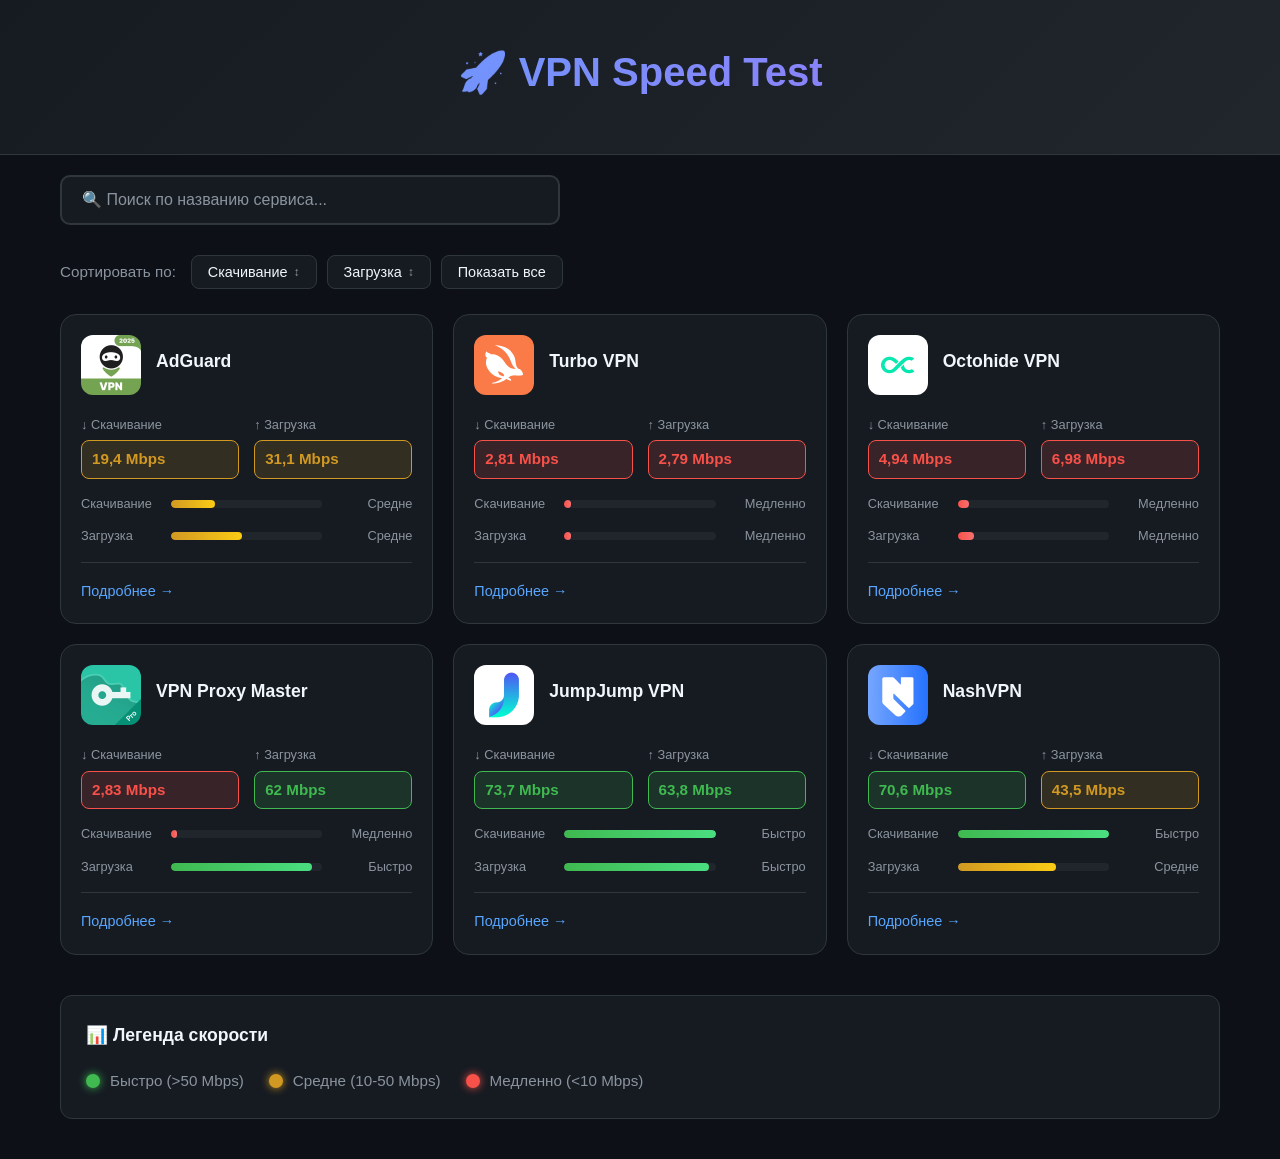
==== index.html @ ad1b0eb7 "1.0" ====
<!DOCTYPE html>
<html lang="ru">
<head>
    <meta charset="UTF-8">
    <meta name="viewport" content="width=device-width, initial-scale=1.0">
    <title>Сравнение VPN сервисов - Результаты тестирования</title>
    <meta name="description" content="Сравнение скорости VPN сервисов: скачивание и загрузка данных">
    <link rel="stylesheet" href="styles.css">
</head>
<body>
    <header class="header">
        <div class="container">
            <h1>🚀 VPN Speed Test</h1>
        </div>
    </header>

    <main class="main">
        <div class="container">
            <div class="search-container">
                <input 
                    type="text" 
                    id="search" 
                    placeholder="🔍 Поиск по названию сервиса..."
                    autocomplete="off"
                >
            </div>

            <div class="sort-container">
                <span class="sort-label">Сортировать по:</span>
                <div class="sort-buttons">
                    <button data-sort="download" class="sort-btn sortable">
                        <span class="th-content">
                            Скачивание
                            <span class="sort-icon">↕</span>
                        </span>
                    </button>
                    <button data-sort="upload" class="sort-btn sortable">
                        <span class="th-content">
                            Загрузка
                            <span class="sort-icon">↕</span>
                        </span>
                    </button>
                    <button id="show-all-btn" class="sort-btn">
                        <span class="th-content">
                            Показать все
                        </span>
                    </button>
                </div>
            </div>

            <div class="cards-container" id="cards-container">
                <!-- Карточки загрузятся через JavaScript -->
            </div>

            <div class="legend">
                <h3>📊 Легенда скорости</h3>
                <div class="legend-items">
                    <div class="legend-item">
                        <span class="speed-dot high"></span>
                        <span>Быстро (>50 Mbps)</span>
                    </div>
                    <div class="legend-item">
                        <span class="speed-dot medium"></span>
                        <span>Средне (10-50 Mbps)</span>
                    </div>
                    <div class="legend-item">
                        <span class="speed-dot low"></span>
                        <span>Медленно (<10 Mbps)</span>
                    </div>
                </div>
            </div>
        </div>
    </main>

    <script src="script.js"></script>
</body>
</html>
---- styles.css ----
/* ================================
   CSS Variables & Reset
   ================================ */
:root {
    --bg-primary: #0d1117;
    --bg-secondary: #161b22;
    --bg-tertiary: #21262d;
    --border-color: #30363d;
    --text-primary: #f0f6fc;
    --text-secondary: #8b949e;
    --accent-color: #58a6ff;
    --accent-hover: #79c0ff;
    
    /* Speed indicator colors */
    --speed-high: #3fb950;
    --speed-high-bg: rgba(63, 185, 80, 0.15);
    --speed-medium: #d29922;
    --speed-medium-bg: rgba(210, 153, 34, 0.15);
    --speed-low: #f85149;
    --speed-low-bg: rgba(248, 81, 73, 0.15);
    
    /* Button colors */
    --btn-primary: #238636;
    --btn-hover: #2ea043;
    
    /* Shadows */
    --shadow-sm: 0 1px 2px rgba(0, 0, 0, 0.2);
    --shadow-md: 0 4px 6px rgba(0, 0, 0, 0.3);
    --shadow-lg: 0 10px 20px rgba(0, 0, 0, 0.4);
    
    /* Transitions */
    --transition-fast: 0.15s ease;
    --transition-normal: 0.25s ease;
}

* {
    margin: 0;
    padding: 0;
    box-sizing: border-box;
}

body {
    font-family: -apple-system, BlinkMacSystemFont, 'Segoe UI', Roboto, Oxygen, Ubuntu, sans-serif;
    background-color: var(--bg-primary);
    color: var(--text-primary);
    line-height: 1.6;
    min-height: 100vh;
}

.container {
    max-width: 1200px;
    margin: 0 auto;
    padding: 0 20px;
}

/* ================================
   Header
   ================================ */
.header {
    background: linear-gradient(135deg, var(--bg-secondary) 0%, var(--bg-tertiary) 100%);
    padding: 40px 0;
    text-align: center;
    border-bottom: 1px solid var(--border-color);
}

.header h1 {
    font-size: 2.5rem;
    font-weight: 700;
    margin-bottom: 10px;
    background: linear-gradient(135deg, var(--accent-color) 0%, #a371f7 100%);
    -webkit-background-clip: text;
    -webkit-text-fill-color: transparent;
    background-clip: text;
}

.header p {
    color: var(--text-secondary);
    font-size: 1.1rem;
}

/* ================================
   Search Container
   ================================ */
.search-container {
    margin: 20px 0 30px;
}

.search-container input {
    width: 100%;
    max-width: 500px;
    padding: 14px 20px;
    font-size: 1rem;
    background: var(--bg-secondary);
    border: 2px solid var(--border-color);
    border-radius: 10px;
    color: var(--text-primary);
    outline: none;
    transition: border-color var(--transition-fast), box-shadow var(--transition-fast);
}

.search-container input::placeholder {
    color: var(--text-secondary);
}

.search-container input:focus {
    border-color: var(--accent-color);
    box-shadow: 0 0 0 3px rgba(88, 166, 255, 0.15);
}

/* ================================
   Sort Container
   ================================ */
.sort-container {
    display: flex;
    align-items: center;
    gap: 15px;
    margin-bottom: 25px;
    flex-wrap: wrap;
}

.sort-label {
    color: var(--text-secondary);
    font-size: 0.95rem;
}

.sort-buttons {
    display: flex;
    gap: 10px;
}

.sort-btn {
    padding: 8px 16px;
    background: var(--bg-secondary);
    border: 1px solid var(--border-color);
    border-radius: 8px;
    color: var(--text-primary);
    cursor: pointer;
    transition: all var(--transition-fast);
    font-size: 0.9rem;
}

.sort-btn:hover {
    background: var(--bg-tertiary);
    border-color: var(--accent-color);
}

.sort-btn.sorted {
    background: var(--bg-tertiary);
    border-color: var(--accent-color);
    color: var(--accent-color);
}

.th-content {
    display: flex;
    align-items: center;
    gap: 6px;
}

.sort-icon {
    font-size: 0.75rem;
    color: var(--text-secondary);
}

/* ================================
   Cards Container
   ================================ */
.cards-container {
    display: grid;
    grid-template-columns: repeat(auto-fill, minmax(320px, 1fr));
    gap: 20px;
    margin: 20px 0 40px;
}

/* ================================
   VPN Card
   ================================ */
.vpn-card {
    background: var(--bg-secondary);
    border: 1px solid var(--border-color);
    border-radius: 16px;
    padding: 20px;
    transition: transform var(--transition-normal), box-shadow var(--transition-normal);
    animation: fadeInUp 0.4s ease forwards;
    opacity: 0;
}

.vpn-card:hover {
    transform: translateY(-5px);
    box-shadow: var(--shadow-lg);
    border-color: var(--accent-color);
}

@keyframes fadeInUp {
    from {
        opacity: 0;
        transform: translateY(20px);
    }
    to {
        opacity: 1;
        transform: translateY(0);
    }
}

.card-header {
    display: flex;
    align-items: center;
    gap: 15px;
    margin-bottom: 20px;
}

.vpn-icon {
    width: 60px;
    height: 60px;
    border-radius: 12px;
    object-fit: cover;
    background: var(--bg-tertiary);
}

.vpn-info {
    flex: 1;
}

.vpn-name {
    font-size: 1.1rem;
    font-weight: 600;
    margin-bottom: 8px;
    color: var(--text-primary);
}

.download-btn {
    display: inline-flex;
    align-items: center;
    gap: 6px;
    padding: 6px 12px;
    background: var(--btn-primary);
    color: white;
    text-decoration: none;
    border-radius: 6px;
    font-size: 0.85rem;
    font-weight: 500;
    transition: background var(--transition-fast);
}

.download-btn:hover {
    background: var(--btn-hover);
}

/* ================================
   Card Speeds
   ================================ */
.card-speeds {
    display: flex;
    gap: 15px;
    margin-bottom: 15px;
}

.speed-item {
    flex: 1;
    display: flex;
    flex-direction: column;
    gap: 5px;
}

.speed-label {
    font-size: 0.8rem;
    color: var(--text-secondary);
}

.speed-badge {
    display: inline-flex;
    align-items: center;
    gap: 6px;
    padding: 6px 10px;
    border-radius: 8px;
    font-weight: 600;
    font-size: 0.95rem;
}

.speed-badge.high {
    background: var(--speed-high-bg);
    color: var(--speed-high);
    border: 1px solid var(--speed-high);
}

.speed-badge.medium {
    background: var(--speed-medium-bg);
    color: var(--speed-medium);
    border: 1px solid var(--speed-medium);
}

.speed-badge.low {
    background: var(--speed-low-bg);
    color: var(--speed-low);
    border: 1px solid var(--speed-low);
}

/* ================================
   Speed Indicators
   ================================ */
.speed-indicators {
    display: flex;
    flex-direction: column;
    gap: 12px;
}

.indicator {
    display: grid;
    grid-template-columns: 80px 1fr 80px;
    align-items: center;
    gap: 10px;
}

.indicator-label {
    font-size: 0.8rem;
    color: var(--text-secondary);
}

.indicator-bar {
    height: 8px;
    background: var(--bg-tertiary);
    border-radius: 4px;
    overflow: hidden;
}

.indicator-fill {
    height: 100%;
    border-radius: 4px;
    transition: width 0.5s ease;
}

.indicator-fill.high {
    background: linear-gradient(90deg, var(--speed-high) 0%, #4ade80 100%);
}

.indicator-fill.medium {
    background: linear-gradient(90deg, var(--speed-medium) 0%, #facc15 100%);
}

.indicator-fill.low {
    background: linear-gradient(90deg, var(--speed-low) 0%, #f87171 100%);
}

.indicator-value {
    font-size: 0.8rem;
    color: var(--text-secondary);
    text-align: right;
}

/* ================================
   Legend
   ================================ */
.legend {
    margin: 40px 0;
    padding: 25px;
    background: var(--bg-secondary);
    border: 1px solid var(--border-color);
    border-radius: 12px;
}

.legend h3 {
    margin-bottom: 20px;
    font-size: 1.1rem;
    color: var(--text-primary);
}

.legend-items {
    display: flex;
    flex-wrap: wrap;
    gap: 25px;
}

.legend-item {
    display: flex;
    align-items: center;
    gap: 10px;
    color: var(--text-secondary);
    font-size: 0.95rem;
}

.speed-dot {
    width: 14px;
    height: 14px;
    border-radius: 50%;
}

.speed-dot.high {
    background: var(--speed-high);
    box-shadow: 0 0 8px var(--speed-high);
}

.speed-dot.medium {
    background: var(--speed-medium);
    box-shadow: 0 0 8px var(--speed-medium);
}

.speed-dot.low {
    background: var(--speed-low);
    box-shadow: 0 0 8px var(--speed-low);
}

/* ================================
   No Results Message
   ================================ */
.no-results {
    grid-column: 1 / -1;
    text-align: center;
    padding: 60px 20px;
    color: var(--text-secondary);
    font-size: 1.1rem;
    background: var(--bg-secondary);
    border: 1px solid var(--border-color);
    border-radius: 12px;
}

/* ================================
   Responsive Design
   ================================ */
@media (max-width: 768px) {
    .header {
        padding: 30px 0;
    }
    
    .header h1 {
        font-size: 1.8rem;
    }
    
    .header p {
        font-size: 1rem;
    }
    
    .stats {
        grid-template-columns: 1fr;
    }
    
    .stat-card {
        padding: 15px;
    }
    
    .stat-number {
        font-size: 1.5rem;
    }
    
    .search-container input {
        padding: 12px 16px;
        font-size: 0.95rem;
    }
    
    .sort-container {
        flex-direction: column;
        align-items: flex-start;
    }
    
    .cards-container {
        grid-template-columns: 1fr;
    }
    
    .vpn-card {
        padding: 15px;
    }
    
    .card-header {
        gap: 12px;
    }
    
    .vpn-icon {
        width: 50px;
        height: 50px;
    }
    
    .vpn-name {
        font-size: 1rem;
    }
    
    .card-speeds {
        flex-direction: column;
        gap: 10px;
    }
    
    .indicator {
        grid-template-columns: 70px 1fr 70px;
    }
    
    .legend {
        padding: 20px;
    }
    
    .legend-items {
        flex-direction: column;
        gap: 15px;
    }
}

@media (max-width: 480px) {
    .container {
        padding: 0 15px;
    }
    
    .header {
        padding: 25px 0;
    }
    
    .header h1 {
        font-size: 1.5rem;
    }
    
    .vpn-icon {
        width: 45px;
        height: 45px;
    }
    
    .indicator {
        grid-template-columns: 60px 1fr 60px;
    }
    
    .indicator-label,
    .indicator-value {
        font-size: 0.75rem;
    }
}

/* ================================
   Print Styles
   ================================ */
@media print {
    body {
        background: white;
        color: black;
    }
    
    .header,
    .search-container,
    .sort-container,
    .legend {
        display: none;
    }
    
    .cards-container {
        display: grid;
        grid-template-columns: repeat(2, 1fr);
        gap: 15px;
    }
    
    .vpn-card {
        border: 1px solid #ddd;
        color: black;
    }
    
    .download-btn {
        display: none;
    }
}

/* ================================
   Clickable Card Link
   ================================ */
.vpn-card-link {
    text-decoration: none;
    color: inherit;
    display: block;
}

.vpn-card-link:hover .vpn-card {
    transform: translateY(-5px);
    box-shadow: var(--shadow-lg);
    border-color: var(--accent-color);
}

.card-footer {
    margin-top: 15px;
    padding-top: 15px;
    border-top: 1px solid var(--border-color);
}

.view-details {
    color: var(--accent-color);
    font-size: 0.9rem;
    font-weight: 500;
}

/* ================================
   Detail Page Styles
   ================================ */
.back-link {
    display: inline-block;
    color: var(--accent-color);
    text-decoration: none;
    font-size: 1rem;
    padding: 8px 16px;
    background: var(--bg-secondary);
    border: 1px solid var(--border-color);
    border-radius: 8px;
    transition: all var(--transition-fast);
}

.back-link:hover {
    background: var(--bg-tertiary);
    border-color: var(--accent-color);
}

.detail-card {
    max-width: 600px;
    margin: 40px auto;
    background: var(--bg-secondary);
    border: 1px solid var(--border-color);
    border-radius: 16px;
    padding: 30px;
}

.detail-header {
    display: flex;
    align-items: center;
    gap: 20px;
    margin-bottom: 30px;
    padding-bottom: 20px;
    border-bottom: 1px solid var(--border-color);
}

.detail-icon {
    width: 80px;
    height: 80px;
    border-radius: 16px;
    object-fit: cover;
    background: var(--bg-tertiary);
}

.detail-title h1 {
    font-size: 1.8rem;
    font-weight: 700;
    margin-bottom: 5px;
    color: var(--text-primary);
}

.detail-title p {
    color: var(--text-secondary);
    font-size: 1rem;
}

.speed-section {
    margin-bottom: 30px;
}

.speed-section h2 {
    font-size: 1.1rem;
    margin-bottom: 15px;
    color: var(--text-primary);
}

.speed-grid {
    display: grid;
    grid-template-columns: repeat(2, 1fr);
    gap: 15px;
}

.speed-value {
    display: block;
    font-size: 1.5rem;
    font-weight: 700;
    padding: 15px;
    border-radius: 10px;
    text-align: center;
}

.speed-value.high {
    background: var(--speed-high-bg);
    color: var(--speed-high);
    border: 2px solid var(--speed-high);
}

.speed-value.medium {
    background: var(--speed-medium-bg);
    color: var(--speed-medium);
    border: 2px solid var(--speed-medium);
}

.speed-value.low {
    background: var(--speed-low-bg);
    color: var(--speed-low);
    border: 2px solid var(--speed-low);
}

.action-section {
    margin-bottom: 30px;
}

.download-btn-large {
    display: block;
    width: 100%;
    padding: 16px 20px;
    background: var(--btn-primary);
    color: white;
    text-decoration: none;
    border-radius: 10px;
    font-size: 1.1rem;
    font-weight: 600;
    text-align: center;
    transition: background var(--transition-fast);
}

.download-btn-large:hover {
    background: var(--btn-hover);
}

.description-section,
.features-section {
    margin-bottom: 30px;
}

.description-section h2,
.features-section h2 {
    font-size: 1.1rem;
    margin-bottom: 15px;
    color: var(--text-primary);
}

.description-section p {
    color: var(--text-secondary);
    line-height: 1.7;
}

.features-list {
    list-style: none;
    display: grid;
    grid-template-columns: repeat(2, 1fr);
    gap: 10px;
}

.features-list li {
    padding: 10px 15px;
    background: var(--bg-tertiary);
    border-radius: 8px;
    color: var(--text-secondary);
    font-size: 0.95rem;
}

/* ================================
   Footer
   ================================ */
.footer {
    text-align: center;
    padding: 30px 0;
    margin-top: 40px;
    border-top: 1px solid var(--border-color);
    color: var(--text-secondary);
}

.footer p {
    margin: 5px 0;
    font-size: 0.9rem;
}

/* ================================
   Responsive Detail Page
   ================================ */
@media (max-width: 768px) {
    .detail-card {
        margin: 20px auto;
        padding: 20px;
    }
    
    .detail-header {
        flex-direction: column;
        text-align: center;
    }
    
    .detail-icon {
        width: 60px;
        height: 60px;
    }
    
    .detail-title h1 {
        font-size: 1.4rem;
    }
    
    .speed-grid {
        grid-template-columns: 1fr;
    }
    
    .speed-value {
        font-size: 1.2rem;
        padding: 12px;
    }
    
    .features-list {
        grid-template-columns: 1fr;
    }
}
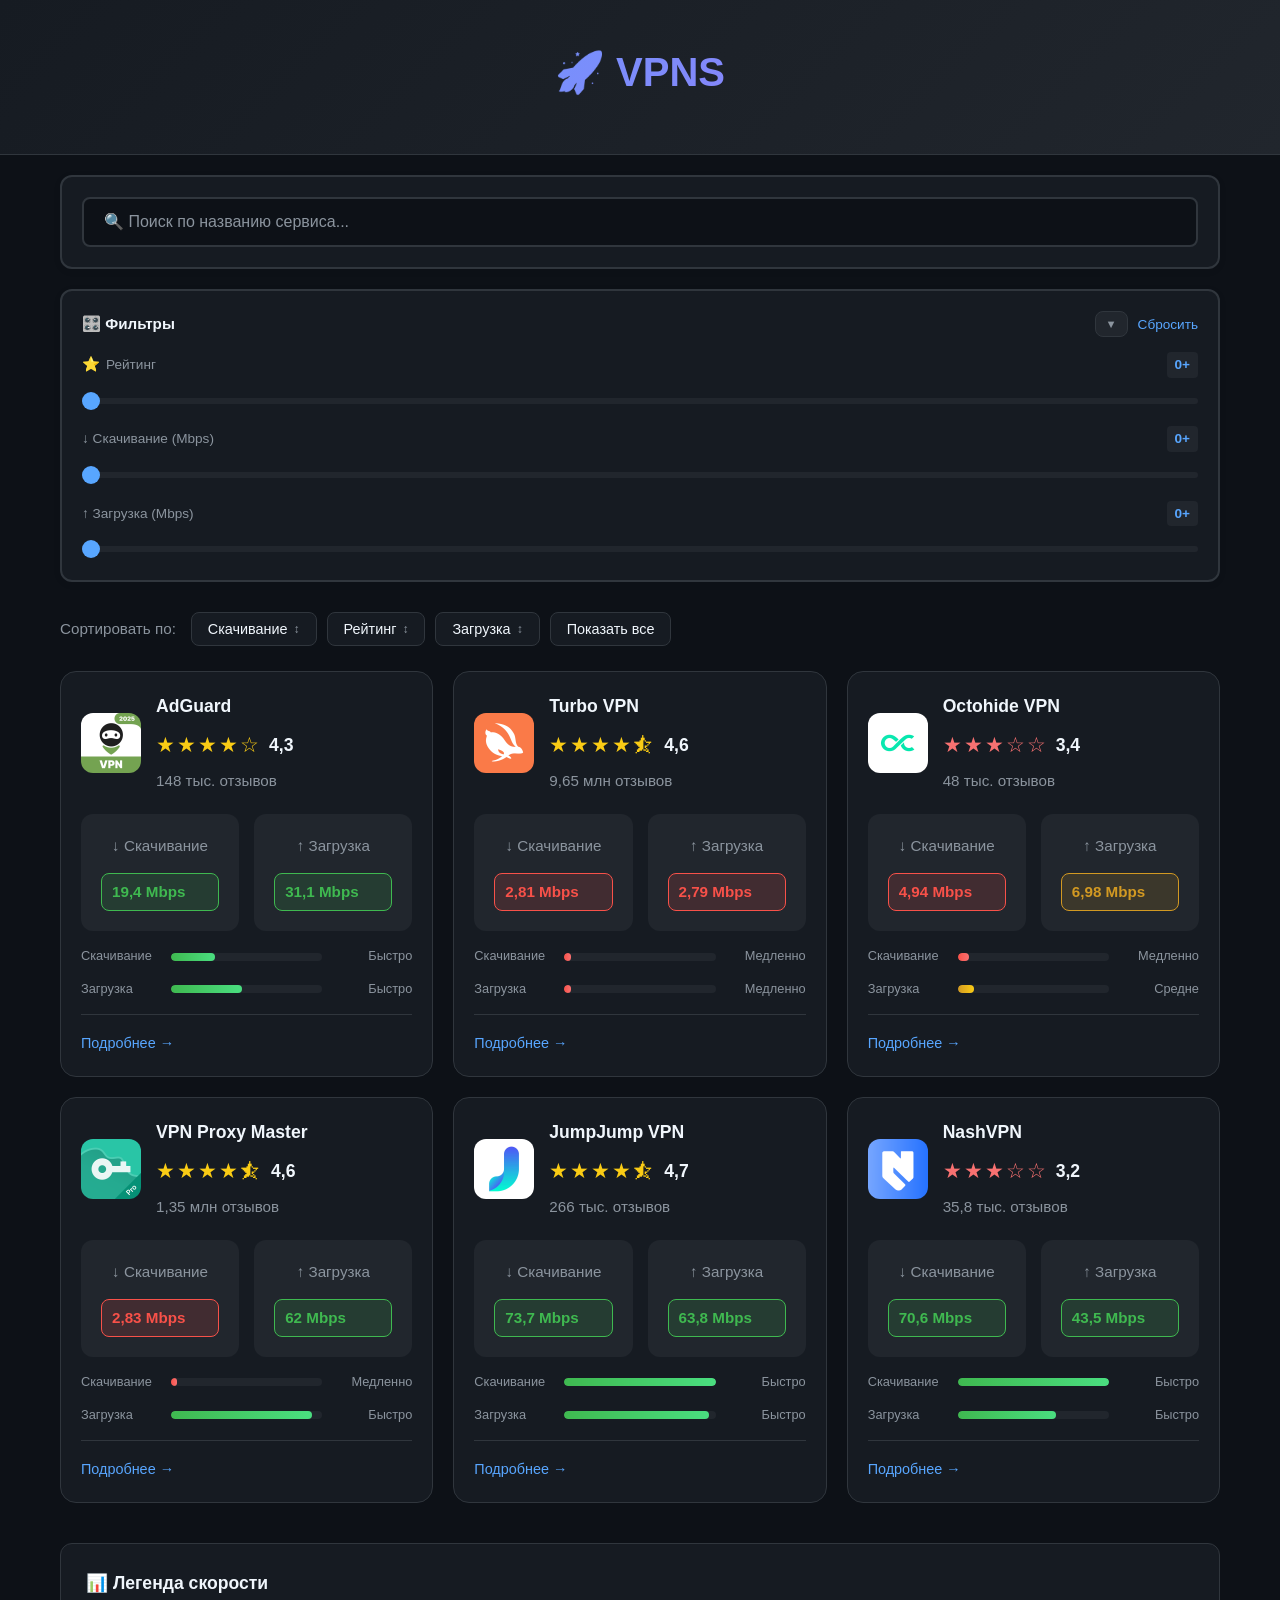
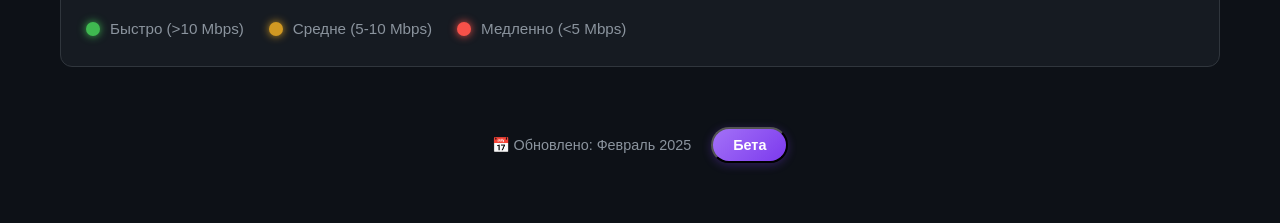
==== commit 37605694: "1.2" ====
--- a/index.html
+++ b/index.html
@@ -5,24 +5,72 @@
     <meta name="viewport" content="width=device-width, initial-scale=1.0">
     <title>Сравнение VPN сервисов - Результаты тестирования</title>
     <meta name="description" content="Сравнение скорости VPN сервисов: скачивание и загрузка данных">
-    <link rel="stylesheet" href="styles.css">
+    <meta property="og:title" content="VPNS - Сравнение VPN сервисов">
+    <meta property="og:type" content="website">
+    <link rel="stylesheet" href="css/main.css">
 </head>
 <body>
     <header class="header">
         <div class="container">
-            <h1>🚀 VPN Speed Test</h1>
+            <h1>🚀 VPNS</h1>
         </div>
     </header>
 
     <main class="main">
         <div class="container">
-            <div class="search-container">
-                <input 
-                    type="text" 
-                    id="search" 
-                    placeholder="🔍 Поиск по названию сервиса..."
-                    autocomplete="off"
-                >
+            <div class="filter-row">
+                <div class="search-container">
+                    <input 
+                        type="text" 
+                        id="search" 
+                        placeholder="🔍 Поиск по названию сервиса..."
+                        autocomplete="off"
+                    >
+                </div>
+
+                <div class="filter-container">
+                    <div class="filter-header">
+                        <span class="filter-title">🎛️ Фильтры</span>
+                        <div class="filter-actions">
+                            <button id="toggle-filter-btn" class="toggle-filter-btn" title="Скрыть/показать фильтры">
+                                <span class="toggle-icon">▼</span>
+                            </button>
+                            <button id="reset-filters-btn" class="reset-filters-btn">Сбросить</button>
+                        </div>
+                    </div>
+                    
+                    <div id="filter-content" class="filter-content">
+                    
+                    <!-- Rating Filter -->
+                    <div class="range-filter rating-filter">
+                        <div class="range-label">
+                            <span class="range-name">
+                                <span class="rating-stars-filter">⭐</span> Рейтинг
+                            </span>
+                            <span class="range-value" id="rating-value">0+</span>
+                        </div>
+                        <input type="range" id="rating-filter" class="range-slider" min="0" max="5" step="0.1" value="0">
+                    </div>
+                    
+                    <!-- Download Filter -->
+                    <div class="range-filter">
+                        <div class="range-label">
+                            <span class="range-name">↓ Скачивание (Mbps)</span>
+                            <span class="range-value" id="download-value">0+</span>
+                        </div>
+                        <input type="range" id="download-filter" class="range-slider" min="0" max="100" step="1" value="0">
+                    </div>
+                    
+                    <!-- Upload Filter -->
+                    <div class="range-filter">
+                        <div class="range-label">
+                            <span class="range-name">↑ Загрузка (Mbps)</span>
+                            <span class="range-value" id="upload-value">0+</span>
+                        </div>
+                        <input type="range" id="upload-filter" class="range-slider" min="0" max="100" step="1" value="0">
+                    </div>
+                    </div>
+                </div>
             </div>
 
             <div class="sort-container">
@@ -31,6 +79,12 @@
                     <button data-sort="download" class="sort-btn sortable">
                         <span class="th-content">
                             Скачивание
+                            <span class="sort-icon">↕</span>
+                        </span>
+                    </button>
+                    <button data-sort="rating" class="sort-btn sortable">
+                        <span class="th-content">
+                            Рейтинг
                             <span class="sort-icon">↕</span>
                         </span>
                     </button>
@@ -57,21 +111,38 @@
                 <div class="legend-items">
                     <div class="legend-item">
                         <span class="speed-dot high"></span>
-                        <span>Быстро (>50 Mbps)</span>
+                        <span>Быстро (>10 Mbps)</span>
                     </div>
                     <div class="legend-item">
                         <span class="speed-dot medium"></span>
-                        <span>Средне (10-50 Mbps)</span>
+                        <span>Средне (5-10 Mbps)</span>
                     </div>
                     <div class="legend-item">
                         <span class="speed-dot low"></span>
-                        <span>Медленно (<10 Mbps)</span>
+                        <span>Медленно (<5 Mbps)</span>
                     </div>
                 </div>
+            </div>
+
+            <footer class="footer-beta">
+                <div class="footer-content">
+                    <span id="last-updated">📅 Обновлено: Февраль 2025</span>
+                    <button id="beta-btn" class="beta-button">Бета</button>
+                </div>
+            </footer>
+
+            <!-- Beta Mode Indicator -->
+            <div id="beta-indicator" class="beta-indicator hidden">
+                🔮 Beta Mode
+            </div>
+
+            <!-- Beta Toast Notification -->
+            <div id="beta-toast" class="beta-toast hidden">
+                <span id="beta-toast-message"></span>
             </div>
         </div>
     </main>
 
-    <script src="script.js"></script>
+    <script type="module" src="js/main.js"></script>
 </body>
 </html>
--- a/css/main.css
+++ b/css/main.css
@@ -0,0 +1,19 @@
+/* ================================
+   Main CSS - Imports all modules
+   ================================ */
+
+/* Variables & Reset */
+@import 'variables.css';
+@import 'reset.css';
+
+/* Components */
+@import 'header.css';
+@import 'cards.css';
+@import 'legend.css';
+@import 'search.css';
+@import 'filter.css';
+@import 'beta.css';
+@import 'detail.css';
+
+/* Responsive */
+@import 'responsive.css';
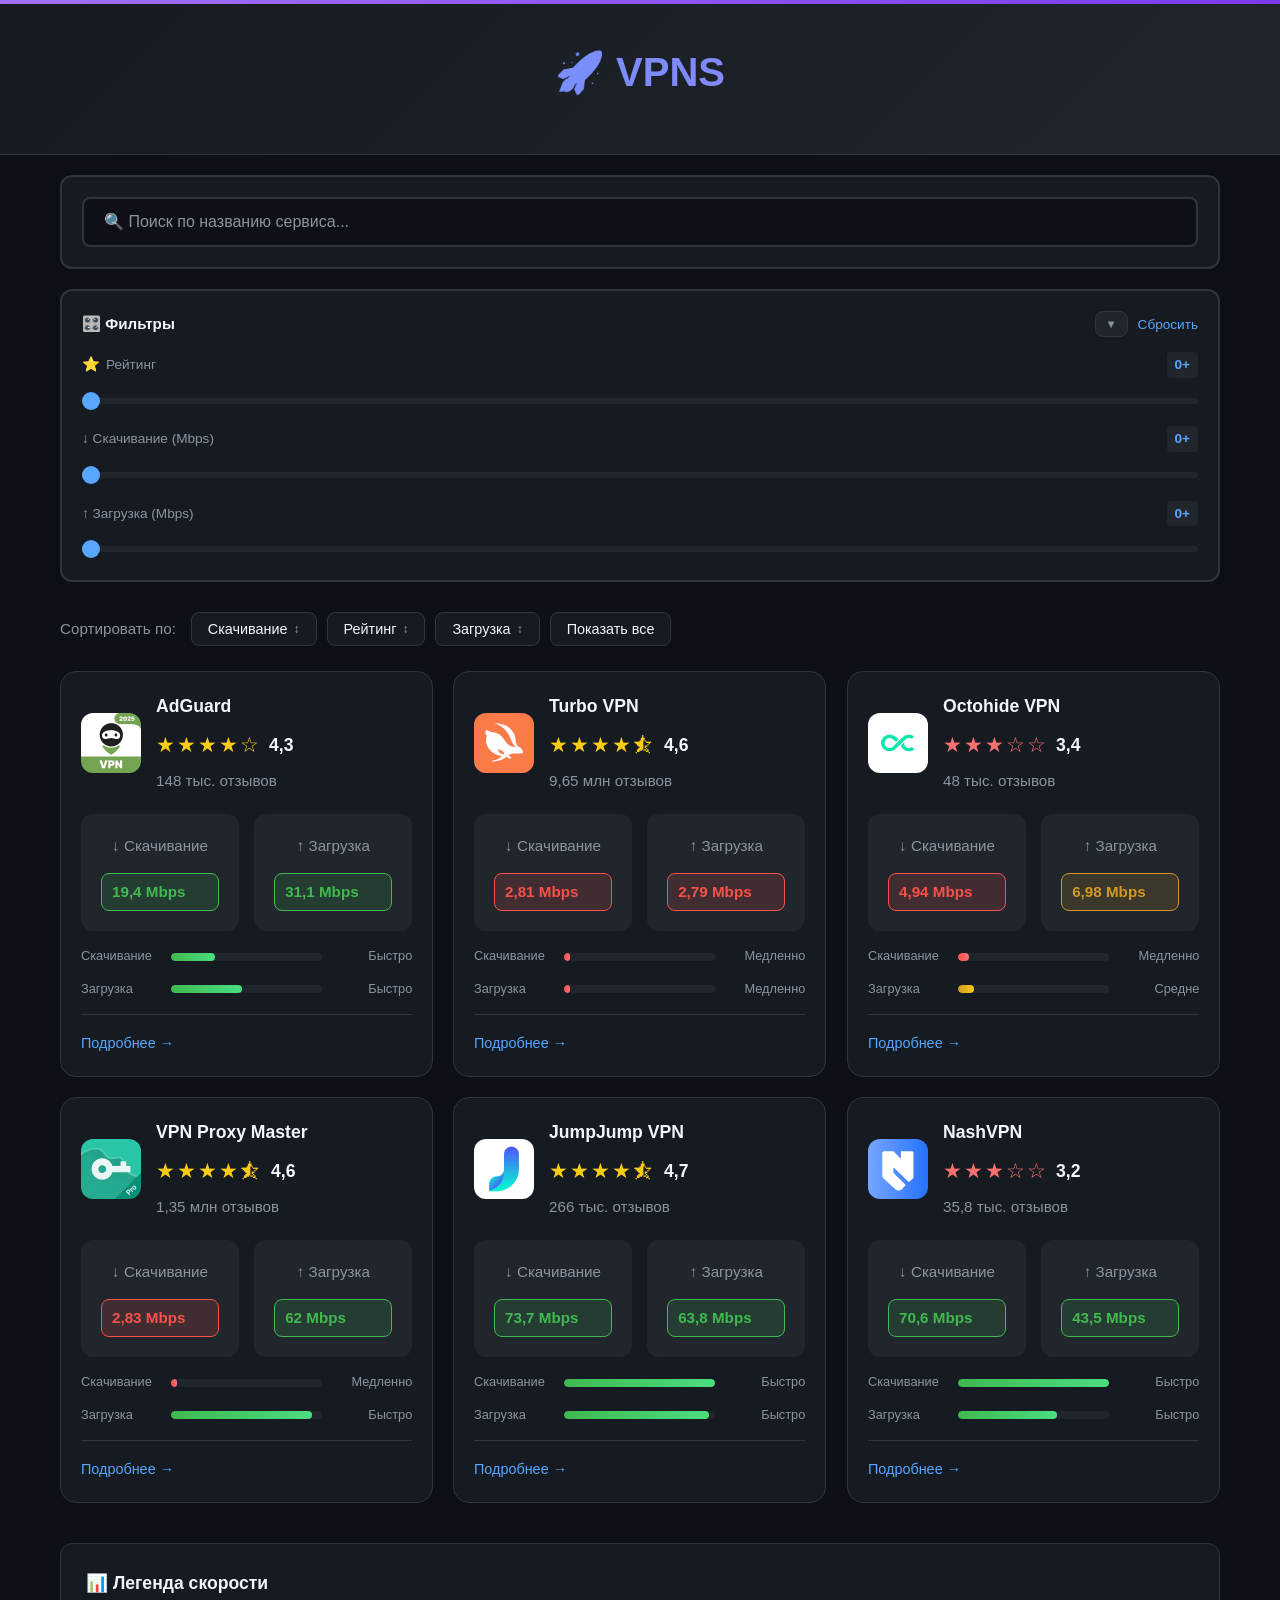
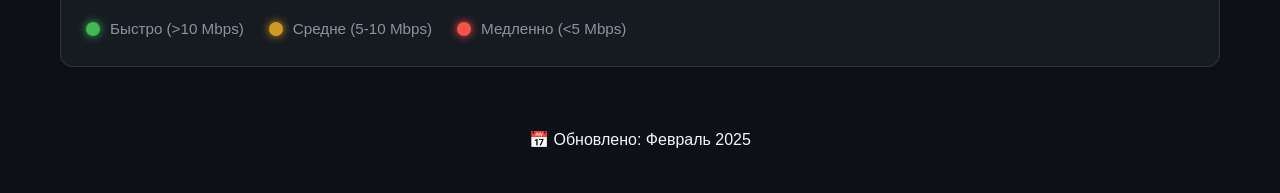
==== commit 533c185d: "1.3" ====
--- a/index.html
+++ b/index.html
@@ -7,6 +7,7 @@
     <meta name="description" content="Сравнение скорости VPN сервисов: скачивание и загрузка данных">
     <meta property="og:title" content="VPNS - Сравнение VPN сервисов">
     <meta property="og:type" content="website">
+    <link rel="icon" href="assets/favicon.ico" type="image/x-icon">
     <link rel="stylesheet" href="css/main.css">
 </head>
 <body>
@@ -124,22 +125,13 @@
                 </div>
             </div>
 
-            <footer class="footer-beta">
+            <footer class="footer">
                 <div class="footer-content">
                     <span id="last-updated">📅 Обновлено: Февраль 2025</span>
-                    <button id="beta-btn" class="beta-button">Бета</button>
                 </div>
             </footer>
 
-            <!-- Beta Mode Indicator -->
-            <div id="beta-indicator" class="beta-indicator hidden">
-                🔮 Beta Mode
-            </div>
 
-            <!-- Beta Toast Notification -->
-            <div id="beta-toast" class="beta-toast hidden">
-                <span id="beta-toast-message"></span>
-            </div>
         </div>
     </main>
 
--- a/css/main.css
+++ b/css/main.css
@@ -12,7 +12,6 @@
 @import 'legend.css';
 @import 'search.css';
 @import 'filter.css';
-@import 'beta.css';
 @import 'detail.css';
 
 /* Responsive */
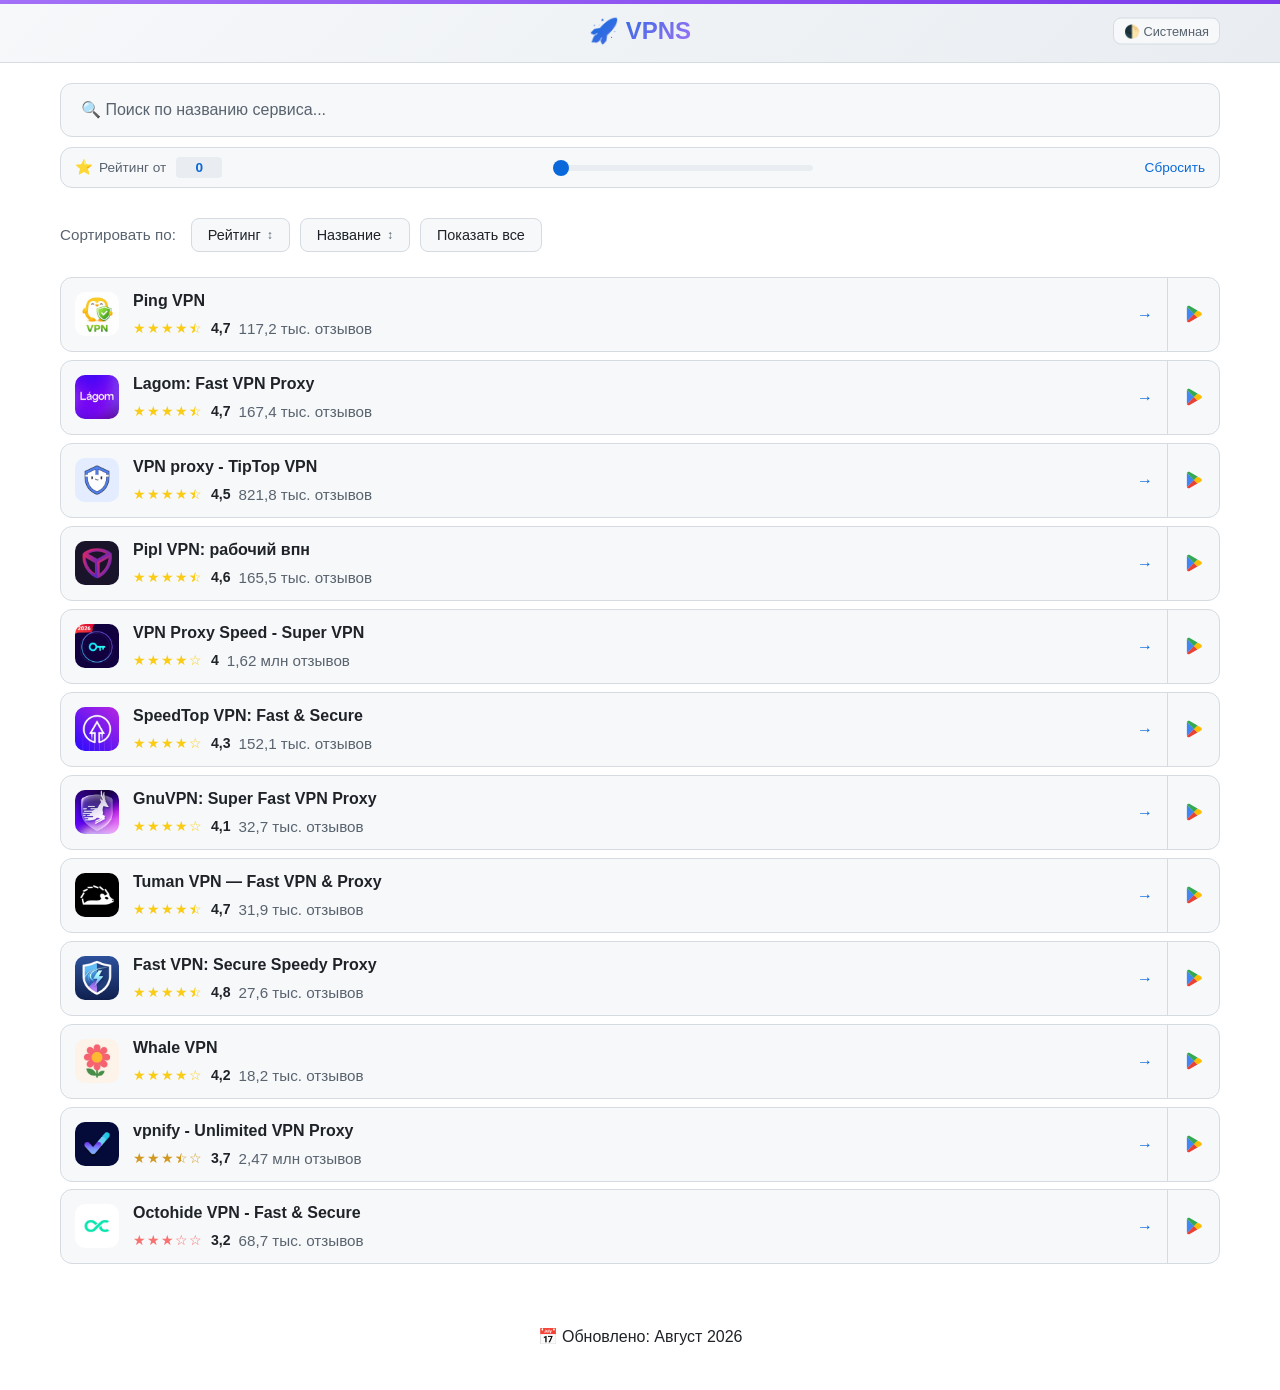
==== commit eb09075b: "1.5" ====
--- a/index.html
+++ b/index.html
@@ -7,13 +7,24 @@
     <meta name="description" content="Сравнение скорости VPN сервисов: скачивание и загрузка данных">
     <meta property="og:title" content="VPNS - Сравнение VPN сервисов">
     <meta property="og:type" content="website">
-    <link rel="icon" href="assets/favicon.ico" type="image/x-icon">
-    <link rel="stylesheet" href="css/main.css">
+<link rel="icon" href="assets/favicon.ico" type="image/x-icon">
+<script>
+// Ранняя установка темы, чтобы не было вспышки неправильной темы
+(function () {
+    try {
+        var m = localStorage.getItem('theme');
+        var light = window.matchMedia('(prefers-color-scheme: light)').matches;
+        document.documentElement.dataset.theme = m === 'light' || (m !== 'dark' && light) ? 'light' : 'dark';
+    } catch (e) { /* без localStorage остаётся тёмная */ }
+})();
+</script>
+<link rel="stylesheet" href="css/main.css">
 </head>
 <body>
     <header class="header">
-        <div class="container">
+        <div class="container header-inner">
             <h1>🚀 VPNS</h1>
+            <button id="theme-toggle" class="theme-toggle" type="button"></button>
         </div>
     </header>
 
@@ -30,46 +41,13 @@
                 </div>
 
                 <div class="filter-container">
-                    <div class="filter-header">
-                        <span class="filter-title">🎛️ Фильтры</span>
-                        <div class="filter-actions">
-                            <button id="toggle-filter-btn" class="toggle-filter-btn" title="Скрыть/показать фильтры">
-                                <span class="toggle-icon">▼</span>
-                            </button>
-                            <button id="reset-filters-btn" class="reset-filters-btn">Сбросить</button>
-                        </div>
-                    </div>
-                    
                     <div id="filter-content" class="filter-content">
-                    
-                    <!-- Rating Filter -->
-                    <div class="range-filter rating-filter">
-                        <div class="range-label">
-                            <span class="range-name">
-                                <span class="rating-stars-filter">⭐</span> Рейтинг
-                            </span>
-                            <span class="range-value" id="rating-value">0+</span>
-                        </div>
+                        <span class="range-name">
+                            <span class="rating-stars-filter">⭐</span> Рейтинг от
+                        </span>
+                        <input type="number" id="rating-value" class="range-value" min="0" max="5" step="0.1" inputmode="decimal" value="0">
                         <input type="range" id="rating-filter" class="range-slider" min="0" max="5" step="0.1" value="0">
-                    </div>
-                    
-                    <!-- Download Filter -->
-                    <div class="range-filter">
-                        <div class="range-label">
-                            <span class="range-name">↓ Скачивание (Mbps)</span>
-                            <span class="range-value" id="download-value">0+</span>
-                        </div>
-                        <input type="range" id="download-filter" class="range-slider" min="0" max="100" step="1" value="0">
-                    </div>
-                    
-                    <!-- Upload Filter -->
-                    <div class="range-filter">
-                        <div class="range-label">
-                            <span class="range-name">↑ Загрузка (Mbps)</span>
-                            <span class="range-value" id="upload-value">0+</span>
-                        </div>
-                        <input type="range" id="upload-filter" class="range-slider" min="0" max="100" step="1" value="0">
-                    </div>
+                        <button id="reset-filters-btn" class="reset-filters-btn">Сбросить</button>
                     </div>
                 </div>
             </div>
@@ -77,21 +55,15 @@
             <div class="sort-container">
                 <span class="sort-label">Сортировать по:</span>
                 <div class="sort-buttons">
-                    <button data-sort="download" class="sort-btn sortable">
-                        <span class="th-content">
-                            Скачивание
-                            <span class="sort-icon">↕</span>
-                        </span>
-                    </button>
                     <button data-sort="rating" class="sort-btn sortable">
                         <span class="th-content">
                             Рейтинг
                             <span class="sort-icon">↕</span>
                         </span>
                     </button>
-                    <button data-sort="upload" class="sort-btn sortable">
+                    <button data-sort="name" class="sort-btn sortable">
                         <span class="th-content">
-                            Загрузка
+                            Название
                             <span class="sort-icon">↕</span>
                         </span>
                     </button>
@@ -107,24 +79,6 @@
                 <!-- Карточки загрузятся через JavaScript -->
             </div>
 
-            <div class="legend">
-                <h3>📊 Легенда скорости</h3>
-                <div class="legend-items">
-                    <div class="legend-item">
-                        <span class="speed-dot high"></span>
-                        <span>Быстро (>10 Mbps)</span>
-                    </div>
-                    <div class="legend-item">
-                        <span class="speed-dot medium"></span>
-                        <span>Средне (5-10 Mbps)</span>
-                    </div>
-                    <div class="legend-item">
-                        <span class="speed-dot low"></span>
-                        <span>Медленно (<5 Mbps)</span>
-                    </div>
-                </div>
-            </div>
-
             <footer class="footer">
                 <div class="footer-content">
                     <span id="last-updated">📅 Обновлено: Февраль 2025</span>
@@ -135,6 +89,7 @@
         </div>
     </main>
 
+    <script type="module" src="js/theme.js"></script>
     <script type="module" src="js/main.js"></script>
 </body>
 </html>
